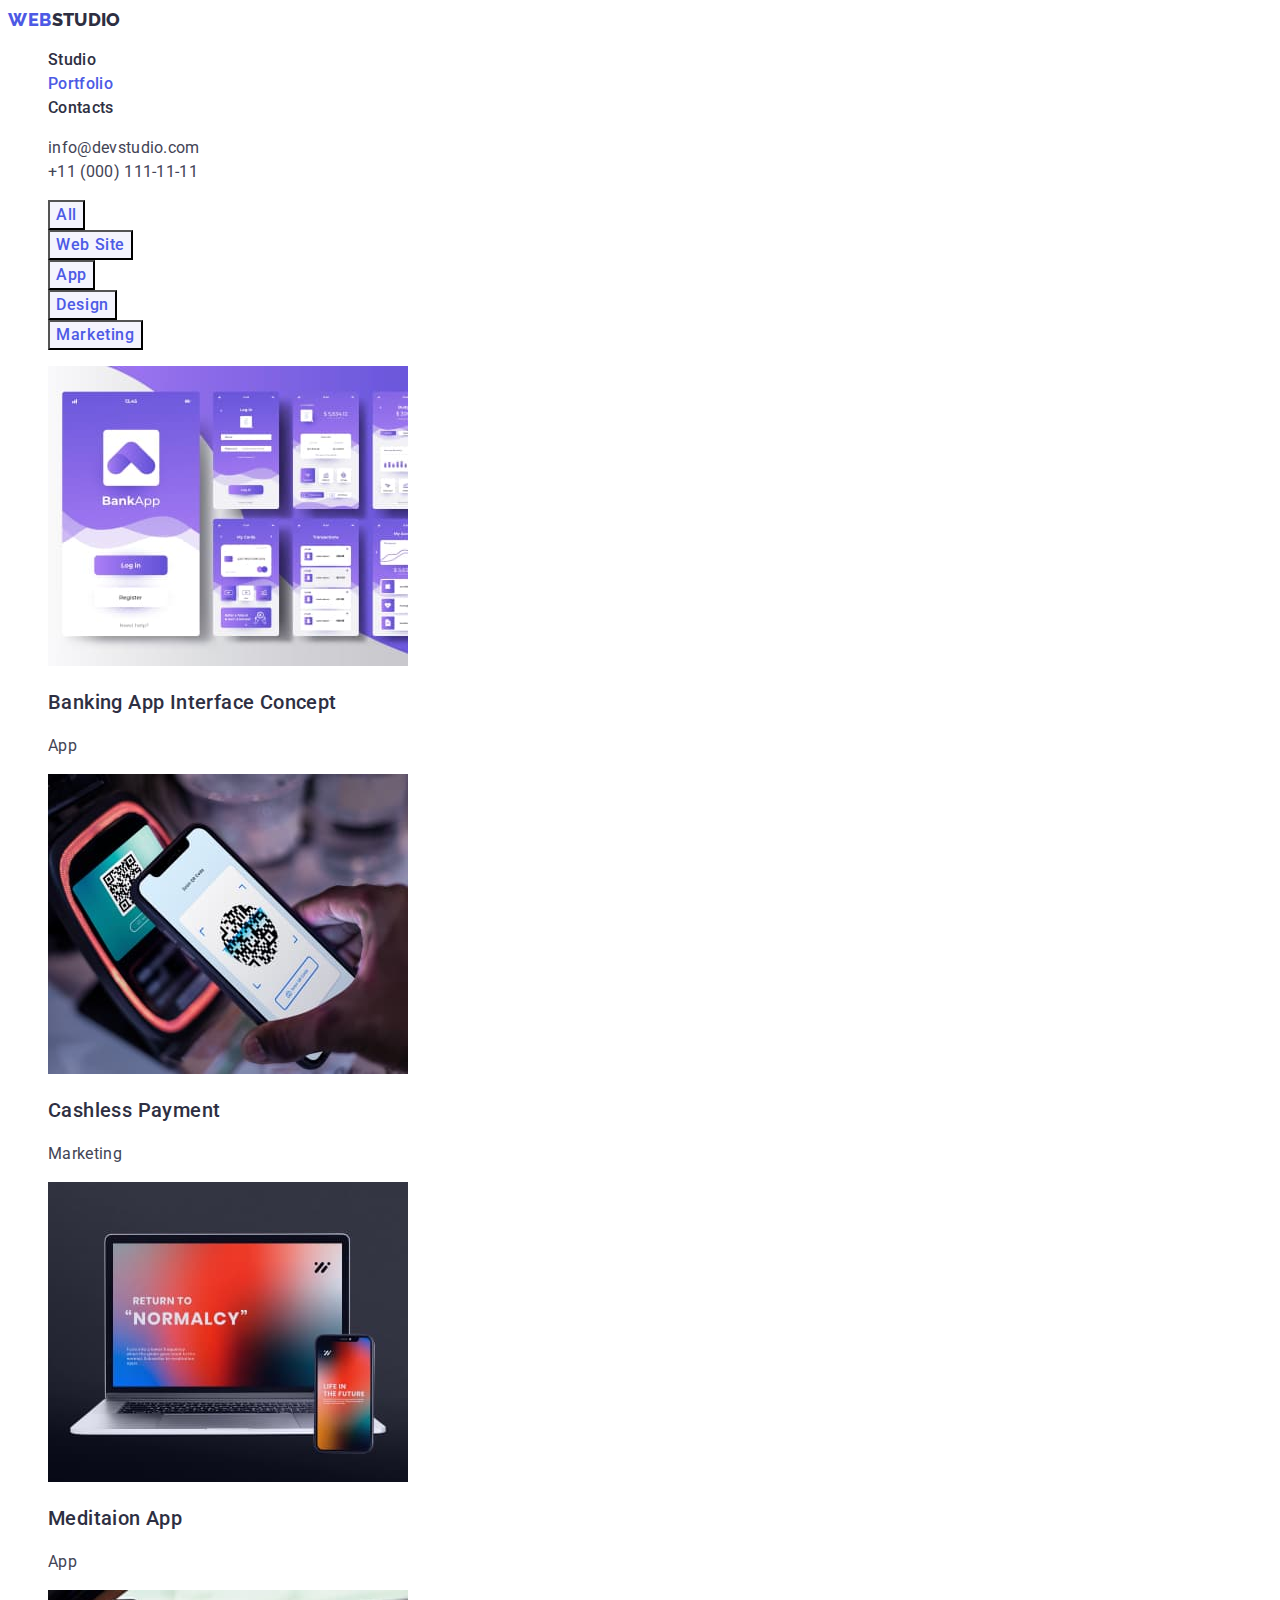
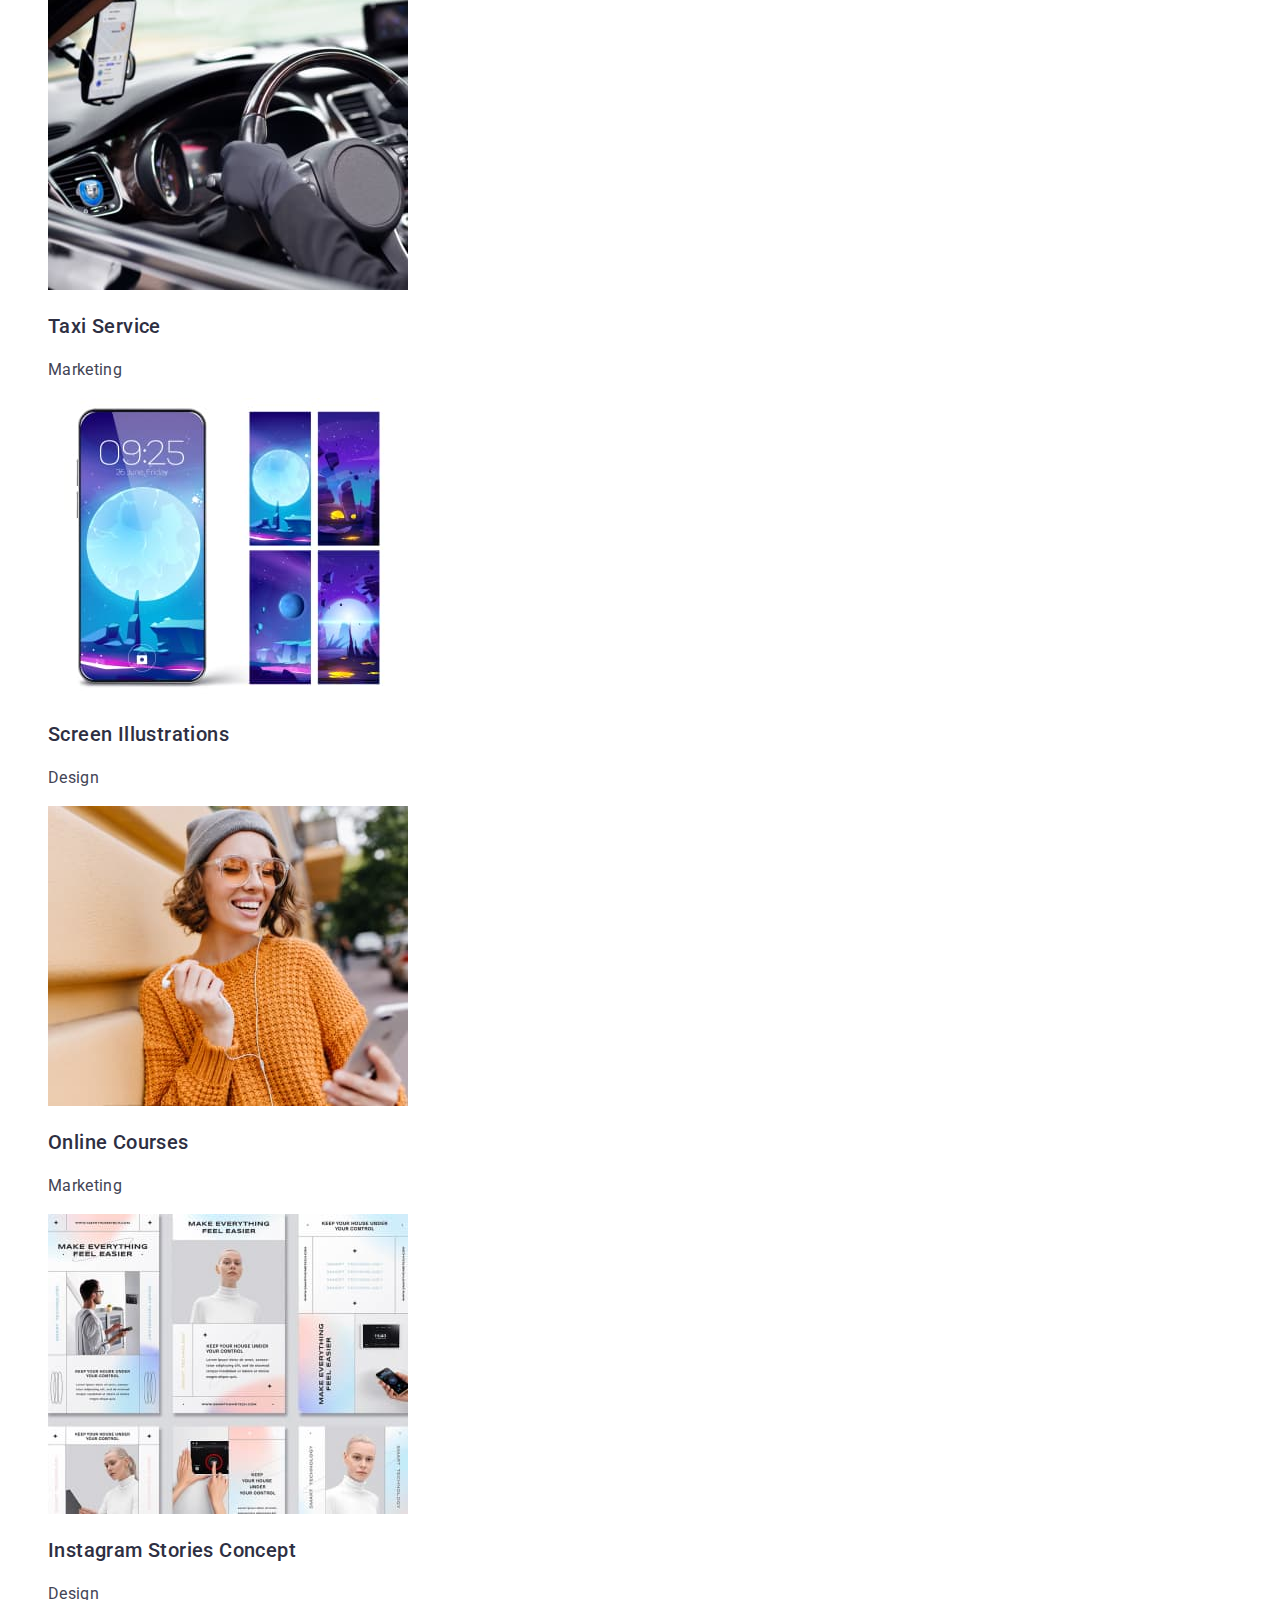
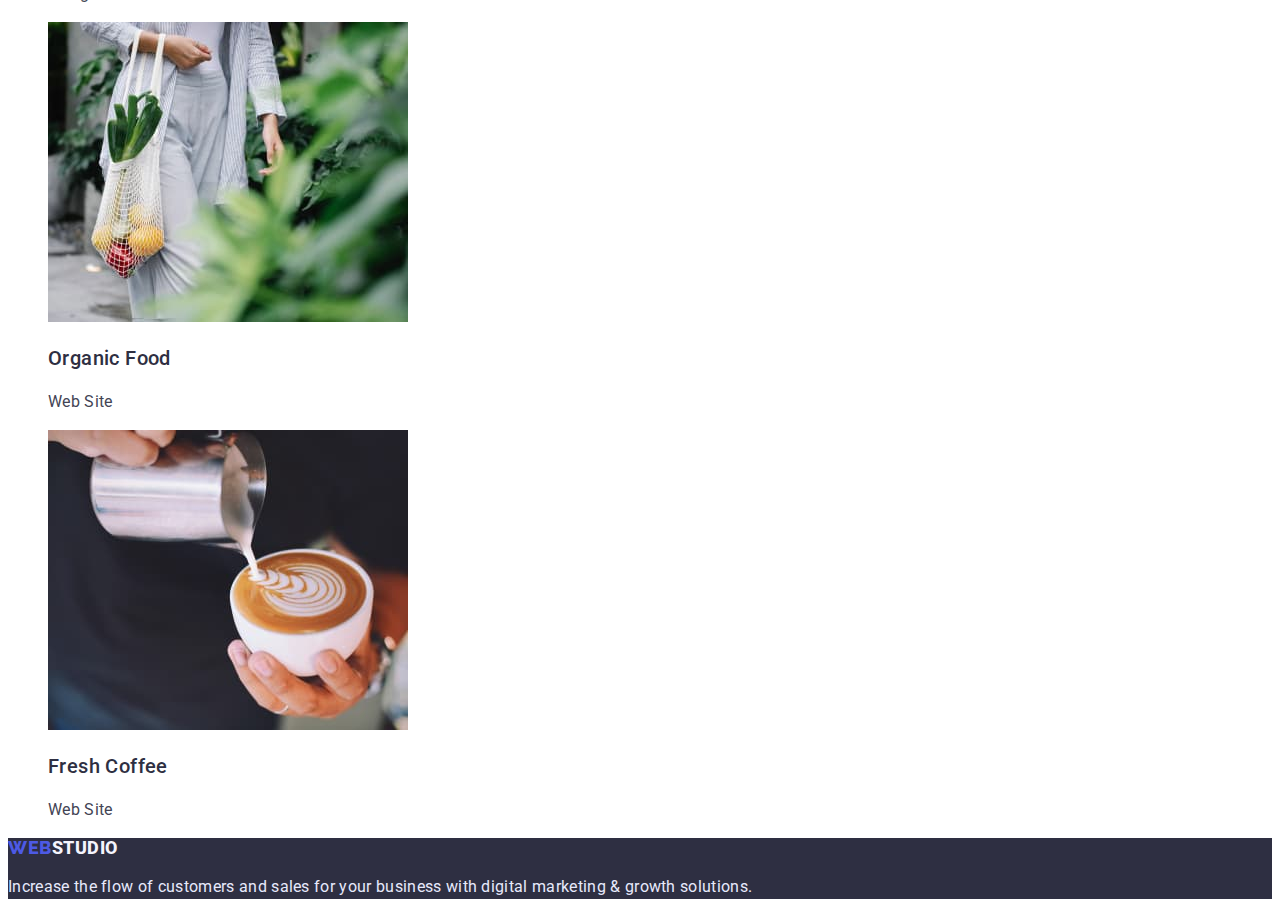
==== portfolio.html @ b19aeb8d "Initial commit" ====
<!DOCTYPE html>
<html lang="en">
<head>
    <meta charset="UTF-8">
    <meta http-equiv="X-UA-Compatible" content="IE=edge">
    <meta name="viewport" content="width=device-width, initial-scale=1.0">
    <title>Portfolio</title>
    <link rel="preconnect" href="https://fonts.googleapis.com">
    <link rel="preconnect" href="https://fonts.gstatic.com" crossorigin>
    <link href="https://fonts.googleapis.com/css2?family=Raleway:wght@800&family=Roboto:wght@400;500;700;900&display=swap"
        rel="stylesheet">
    <link rel="stylesheet" href="./css/styles.css">
</head>
<body>
    <header class="header">
        <nav class="header-navi">
            <a class="navi-logo link" href="./index.html"><span class="navi-logo-2">Web</span>Studio</a>
            <ul class="header-list list">
                <li class="header-item">
                    <a class="header-link link" href="./index.html">Studio</a>
                </li>
                <li class="header-item">
                    <a class="header-link link current" href="./portfolio.html">Portfolio</a>
                </li>
                <li class="header-item">
                    <a class="header-link link" href="">Contacts</a>
                </li>
            </ul>
        </nav>
        
        <address class="adress">
            <ul class="header-list-adress list">
                <li class="header-item-adress">
                    <a class="contact-adress-link link" href="mailto:info@devstudio.com">info@devstudio.com</a>
                </li>
                <li class="header-item-adress">
                    <a class="contact-adress-link link" href="tel:+110001111111">+11 (000) 111-11-11</a>
                </li>
            </ul>
        </address>
    </header>
    <main>
        <section class="main-section">
            <h1 class="visually-hidden">website list</h1>
            <ul class="main-section-list list">
                <li class="main-list-item">
                    <button class="item-button" type="button">All</button>
                </li>
                <li class="main-list-item">
                    <button class="item-button" type="button">Web Site</button>
                </li>
                <li class="main-list-item">
                    <button class="item-button" type="button">App</button>
                </li>
                <li class="main-list-item">
                    <button class="item-button" type="button">Design</button>
                </li>
                <li class="main-list-item">
                    <button class="item-button" type="button">Marketing</button>
                </li>
            </ul>
            <h2 class="visually-hidden card-list">card list</h2>
            <ul class="card-list list">
                <li >
                    <a class="card-list-item link" href="/images/Banking-App.jpg">
                        <img class="card-list-img" src="./images/Banking-App.jpg" alt="Banking-App" width="360">
                        <h3 class="card-list-title">Banking App Interface Concept</h3>
                        <p class="after-title">App</p>
                    </a>
                </li>
                <li>
                    <a class= "card-list-item link" href="./images/Cashless-Payment.jpg">
                        <img class="card-list-img" src="./images/Cashless-Payment.jpg" alt="Cashless-Payment" width="360">
                        <h3 class="card-list-title">Cashless Payment</h3>
                        <p class="after-title">Marketing</p>
                    </a>
                </li>
                <li>
                    <a class="card-list-item link" href="./images/Meditaion-App.jpg">
                        <img class="card-list-img" src="./images/Meditaion-App.jpg" alt="Meditaion-App" width="360">
                        <h3 class="card-list-title">Meditaion App</h3>
                        <p class="after-title">App</p>
                    </a>
                </li>
                <li>
                    <a class="card-list-item link" href="./images/Taxi-Service.jpg">
                        <img class="card-list-img" src="./images/Taxi-Service.jpg" alt="Taxi" width="360">
                        <h3 class="card-list-title">Taxi Service</h3>
                        <p class="after-title">Marketing</p>
                    </a>
                </li>
                <li>
                    <a class="card-list-item link" href="./images/Screen-Illustrations.jpg">
                        <img class="card-list-img" src="./images/Screen-Illustrations.jpg" alt="Screen-Illustrations" width="360">
                        <h3 class="card-list-title">Screen Illustrations</h3>
                        <p class="after-title">Design</p>
                    </a>
                </li>
                <li>
                    <a class="card-list-item link" href="./images/Online-Courses.jpg">
                        <img class="card-list-img" src="./images/Online-Courses.jpg" alt="Courses" width="360">
                        <h3 class="card-list-title">Online Courses</h3>
                        <p class="after-title">Marketing</p>
                    </a>
                </li>
                <li>
                    <a class="card-list-item link" href="./images/Instagram-Stories.jpg">
                        <img class="card-list-img" src="./images/Instagram-Stories.jpg" alt="Stories" width="360">
                        <h3 class="card-list-title">Instagram Stories Concept</h3>
                        <p class="after-title">Design</p>
                    </a>
                </li>
                <li>
                    <a class="card-list-item link" href="./images/Organic-Food.jpg">
                        <img class="card-list-img" src="./images/Organic-Food.jpg" alt="Food" width="360">
                        <h3 class="card-list-title">Organic Food</h3>
                        <p class="after-title">Web Site</p>
                    </a>
                </li>
                <li>
                    <a class="card-list-item link" href="./images/Fresh-Coffee.jpg">
                        <img class="card-list-img" src="./images/Fresh-Coffee.jpg" alt="Coffee" width="360">
                        <h3 class="card-list-title">Fresh Coffee</h3>
                        <p class="after-title">Web Site</p>
                    </a>
                </li>


            </ul>
        </section>
    </main>
    <footer class="footer">
                    <a class="navi-logo-footer link" href="./index.html"><span class="navi-logo-2">Web</span>Studio</a>
        <p class="footer-text">Increase the flow of customers and sales for your business with digital marketing & growth solutions.</p>
    </footer>
</body>
</html>
---- css/styles.css ----
:root{
--main-text-color: #2E2F42;
--second-text-color:#434455;
--main-bg-color:#FFFFFF;
--second-bg-color: #F4F4FD;
--btn-bg-color:#F4F4FD;
--btn-bg-color-active:#404BBF;
--btn-text-color:#4D5AE5;
--btn-text-color-active: #FFFFFF;
}

body {
        font-family: 'Roboto', sans-serif;
        letter-spacing: 0.02em;
        font-size: 16px;
       background-color: #FFFFFF;
        color: #2E2F42;
}

.visually-hidden {
        position: absolute;
        white-space: nowrap;
        width: 1px;
        height: 1px;
        overflow: hidden;
        border: 0;
        padding: 0;
        clip: rect(0 0 0 0);
        clip-path: inset(50%);
        margin: -1px;
}
.list {
        list-style: none;
}
.link {
        text-decoration: none;
}
/* ---------------------HEADER-------------------- */
.header {}

.header-navi {}

.navi-logo {
font-family: 'Raleway';
        font-style: normal;
        font-weight: 800;
        font-size: 18px;
        line-height: 1.33;
        text-transform: uppercase;
        color: var(--main-text-color);
                
}

.navi-logo-2 {
font-family: 'Raleway';
        font-weight: 800;
        font-size: 18px;
        line-height: 1.33px;
        letter-spacing: 0.03em;
        text-transform: uppercase;
        color: var(--btn-text-color);
}

.header-list {}

.header-item {}

.header-link {
        font-weight: 500;
        font-size: 16px;
        line-height: 1.5;
        color: var(--main-text-color);
        letter-spacing: 0.02em;
}
.header-link:is(:hover,:focus) {
color: var(--btn-bg-color-active);
}
.current {
        color: var(--btn-text-color);
}

.adress {
        
}

.header-list-adress {
}

.header-item-adress {

}

.contact-adress-link {
       
        font-style: normal;
         font-weight: 400;
        font-size: 16px;
        line-height: 1.5;    
        letter-spacing: 0.02em;
        color: var(--second-text-color);
}
.contact-adress-link:hover, 
.contact-adress-link:focus {
color: var(--btn-bg-color-active);

}
/* -------------------------website list-------------------- */

.main-section {}


.main-section-list {

}

.main-list-item {
      
}
.item-button:hover,
.item-button:focus {
        background-color: var(--btn-bg-color-active);
        color: var(--btn-text-color-active);
}
.item-button {
        font-family: inherit;
        font-style: normal;
        font-weight: 500;
        font-size: 16px;
        line-height: 1.5;
        letter-spacing: 0.04em;
        color: var(--btn-text-color);
        background-color: var(--second-bg-color);
        cursor: pointer;
}
/* ------------------------------CARD LIST--------------------------- */


.card-list {}


.card-list-item {}


.card-list-img {}

.card-list-title {
        
        font-weight: 500;
        font-size: 20px;
        line-height: 1.2;
        letter-spacing: 0.02em;
        color: var(--main-text-color)
}

.after-title {
        line-height: 1.5;
        color: var(--second-text-color);
}
/* -------------------------------------------------------------STUDIO---------------------------------------------- */
/* ------------------------Hero-------------------------- */
.hero {
        background-color: var(--main-text-color);
}

.hero-title {

        font-weight: 700;
        font-size: 56px;
        line-height: 1.07;
        letter-spacing: 0.02em;
        text-align: center;
        color: #FFFFFF;
}

.hero-button {
        font-weight: 500;
        font-size: 16px;
        line-height: 1.5;
        letter-spacing: 0.04em;
        background-color: var(--btn-text-color);
        color: var(--btn-text-color-active);
        cursor: pointer;
        font-family: inherit;
}
.hero-button:hover,
.hero-button:focus {
        background-color: var(--btn-bg-color-active);
}

/* ------------------------------SECTION 2 -------------------------- */


.about {}

.features {}


.features-list {}


.features-list-item {}

.about-title {
        font-weight: 500;
        font-size: 20px;
        line-height: 1.2;
        letter-spacing: 0.02em;
        color: var(--main-text-color);
}

.after-about-title {
        line-height: 1.5;
        color: var(--second-text-color);
}





/* --------------------------------SECTION 3------------------------ */


.development {}

.development-title {
        font-weight: 700;
        font-size: 36px;
        line-height: 1.11;
        letter-spacing: 0.02em;
        color: var(--main-text-color);
}

.development-list {}


.development-list-item {}

.development-img {}

/* --------------------------------SECTION 4------------------------------- */

.team {
        background-color: var(--second-bg-color);
}

.team-title {
        font-weight: 700;
        font-size: 36px;
        line-height: 1.11;
        text-align: center;
        letter-spacing: 0.02em;
        color: var(--main-text-color);

}

.team-title-list {}


.team-item {}

.team-img {}

.team-title-item {
        font-weight: 500;
        font-size: 20px;
        line-height: 1.2;
        letter-spacing: 0.02em;
        color: var(--main-text-color);
}

.after-team-title {
        line-height: 1.5;
        color: var(--second-text-color);
}


/* --------------------Footer----------------------- */

.footer {
        background-color: #2E2F42;
}

.navi-logo-footer {
        font-weight: 800;
        font-size: 18px;
        line-height: 1.16;
        letter-spacing: 0.03em;
        text-transform: uppercase;
        color: var(--second-bg-color);
}

.footer-text {
font-size: 16px;
line-height: 1.5;
letter-spacing: 0.02em;
color: #E7E9FC;
}
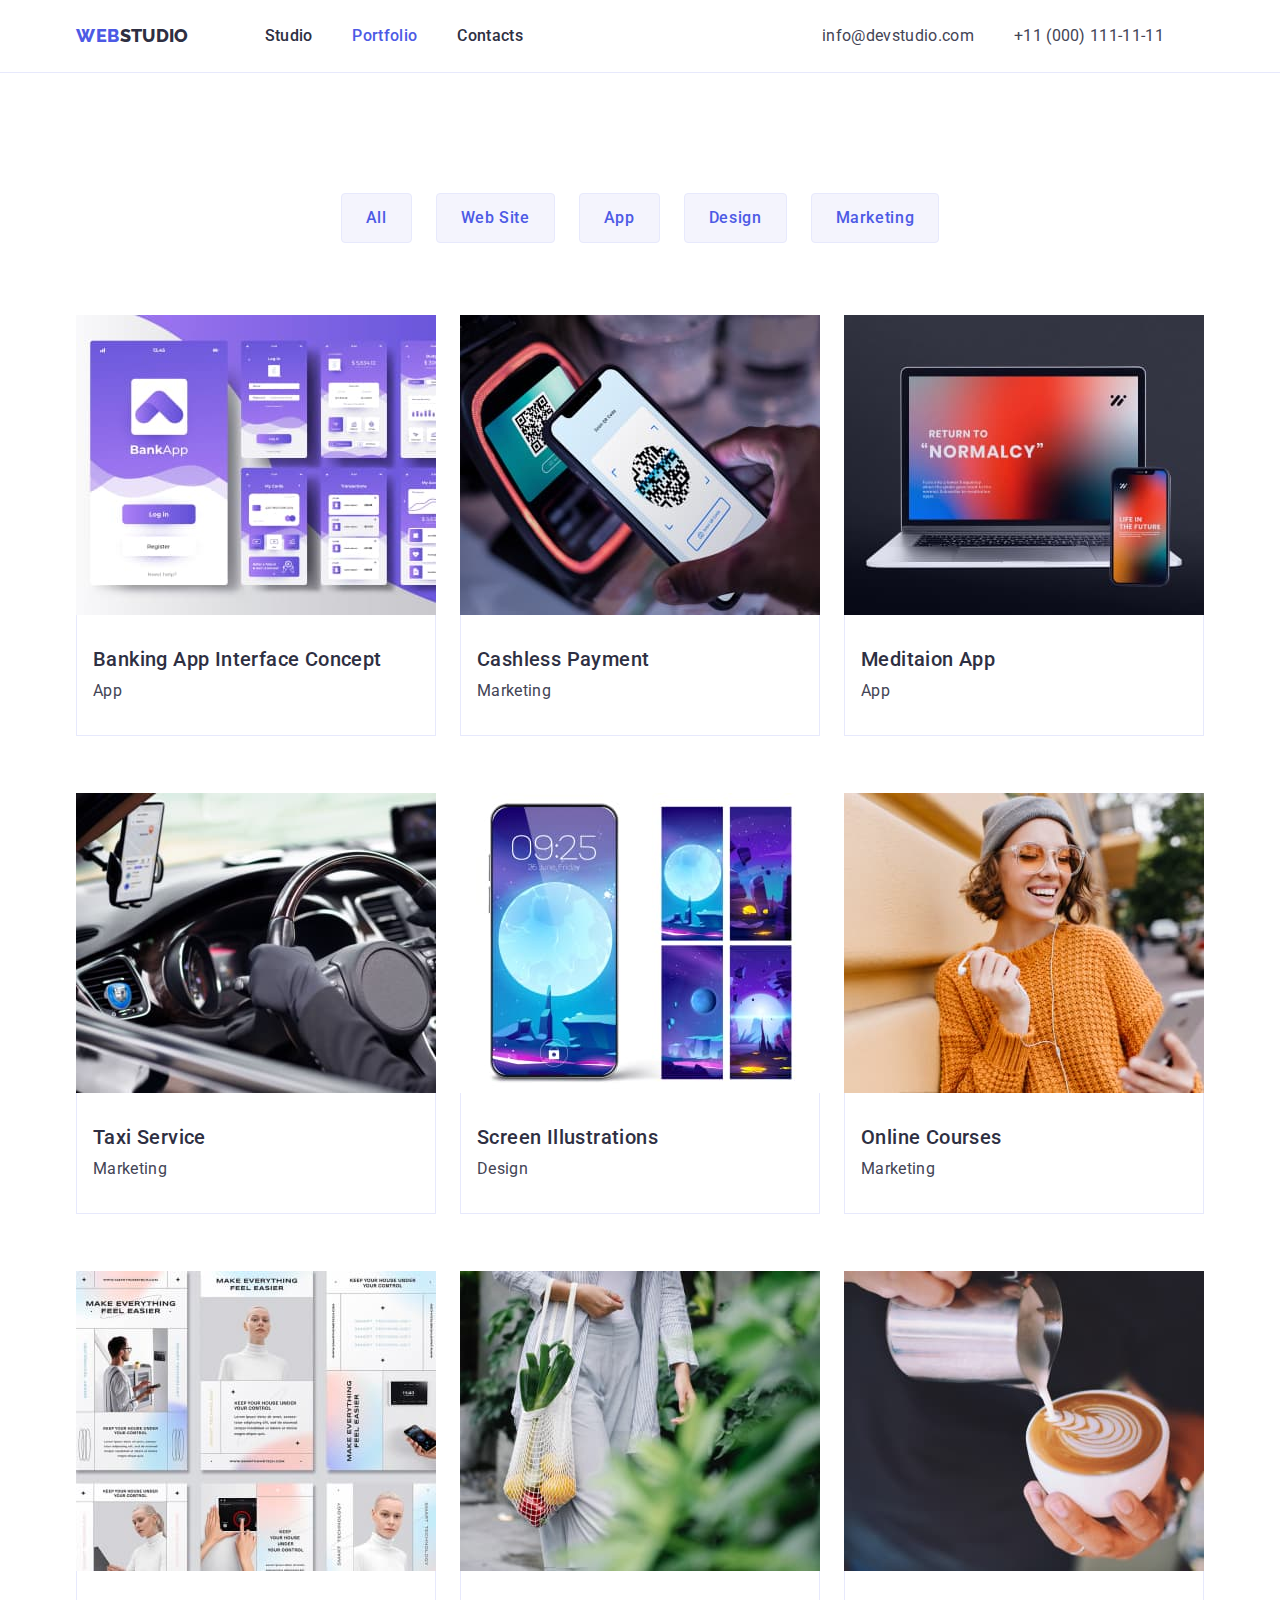
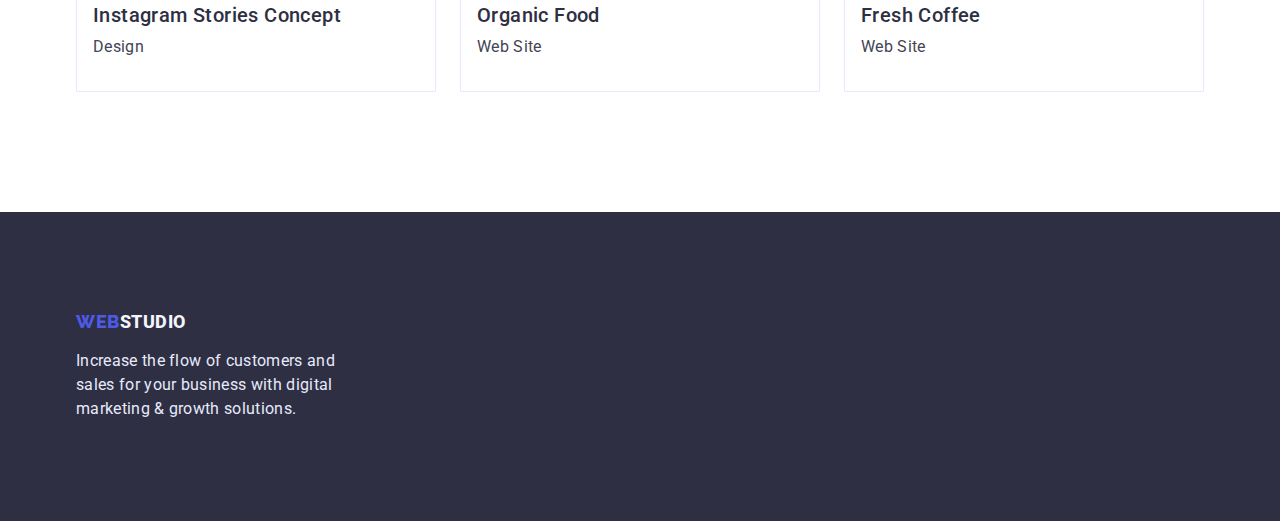
==== commit e01df154: "finished hw3" ====
--- a/portfolio.html
+++ b/portfolio.html
@@ -9,129 +9,157 @@
     <link rel="preconnect" href="https://fonts.gstatic.com" crossorigin>
     <link href="https://fonts.googleapis.com/css2?family=Raleway:wght@800&family=Roboto:wght@400;500;700;900&display=swap"
         rel="stylesheet">
+        <link rel="stylesheet" href="https://cdn.jsdelivr.net/npm/modern-normalize@1.1.0/modern-normalize.min.css">
     <link rel="stylesheet" href="./css/styles.css">
 </head>
 <body>
     <header class="header">
-        <nav class="header-navi">
-            <a class="navi-logo link" href="./index.html"><span class="navi-logo-2">Web</span>Studio</a>
-            <ul class="header-list list">
-                <li class="header-item">
-                    <a class="header-link link" href="./index.html">Studio</a>
-                </li>
-                <li class="header-item">
-                    <a class="header-link link current" href="./portfolio.html">Portfolio</a>
-                </li>
-                <li class="header-item">
-                    <a class="header-link link" href="">Contacts</a>
-                </li>
-            </ul>
-        </nav>
-        
-        <address class="adress">
-            <ul class="header-list-adress list">
-                <li class="header-item-adress">
-                    <a class="contact-adress-link link" href="mailto:info@devstudio.com">info@devstudio.com</a>
-                </li>
-                <li class="header-item-adress">
-                    <a class="contact-adress-link link" href="tel:+110001111111">+11 (000) 111-11-11</a>
-                </li>
-            </ul>
-        </address>
+        <div class="container page-header-container">
+            <nav class="header-navi">
+                <a class="navi-logo link" href="./index.html"><span class="navi-logo-2">Web</span>Studio</a>
+                <ul class="header-list list">
+                    <li class="header-item">
+                        <a class="header-link link" href="./index.html">Studio</a>
+                    </li>
+                    <li class="header-item">
+                        <a class="header-link link current" href="./portfolio.html">Portfolio</a>
+                    </li>
+                    <li class="header-item">
+                        <a class="header-link link" href="">Contacts</a>
+                    </li>
+                </ul>
+            </nav>
+            
+            <address class="adress">
+                <ul class="header-list-adress list">
+                    <li class="header-item-adress">
+                        <a class="contact-adress-link link" href="mailto:info@devstudio.com">info@devstudio.com</a>
+                    </li>
+                    <li class="header-item-adress">
+                        <a class="contact-adress-link link" href="tel:+110001111111">+11 (000) 111-11-11</a>
+                    </li>
+                </ul>
+            </address>
+        </div>
+       
     </header>
     <main>
-        <section class="main-section">
-            <h1 class="visually-hidden">website list</h1>
-            <ul class="main-section-list list">
-                <li class="main-list-item">
-                    <button class="item-button" type="button">All</button>
-                </li>
-                <li class="main-list-item">
-                    <button class="item-button" type="button">Web Site</button>
-                </li>
-                <li class="main-list-item">
-                    <button class="item-button" type="button">App</button>
-                </li>
-                <li class="main-list-item">
-                    <button class="item-button" type="button">Design</button>
-                </li>
-                <li class="main-list-item">
-                    <button class="item-button" type="button">Marketing</button>
-                </li>
-            </ul>
-            <h2 class="visually-hidden card-list">card list</h2>
-            <ul class="card-list list">
-                <li >
-                    <a class="card-list-item link" href="/images/Banking-App.jpg">
-                        <img class="card-list-img" src="./images/Banking-App.jpg" alt="Banking-App" width="360">
-                        <h3 class="card-list-title">Banking App Interface Concept</h3>
-                        <p class="after-title">App</p>
-                    </a>
-                </li>
-                <li>
-                    <a class= "card-list-item link" href="./images/Cashless-Payment.jpg">
-                        <img class="card-list-img" src="./images/Cashless-Payment.jpg" alt="Cashless-Payment" width="360">
-                        <h3 class="card-list-title">Cashless Payment</h3>
-                        <p class="after-title">Marketing</p>
-                    </a>
-                </li>
-                <li>
-                    <a class="card-list-item link" href="./images/Meditaion-App.jpg">
-                        <img class="card-list-img" src="./images/Meditaion-App.jpg" alt="Meditaion-App" width="360">
-                        <h3 class="card-list-title">Meditaion App</h3>
-                        <p class="after-title">App</p>
-                    </a>
-                </li>
-                <li>
-                    <a class="card-list-item link" href="./images/Taxi-Service.jpg">
-                        <img class="card-list-img" src="./images/Taxi-Service.jpg" alt="Taxi" width="360">
-                        <h3 class="card-list-title">Taxi Service</h3>
-                        <p class="after-title">Marketing</p>
-                    </a>
-                </li>
-                <li>
-                    <a class="card-list-item link" href="./images/Screen-Illustrations.jpg">
-                        <img class="card-list-img" src="./images/Screen-Illustrations.jpg" alt="Screen-Illustrations" width="360">
-                        <h3 class="card-list-title">Screen Illustrations</h3>
-                        <p class="after-title">Design</p>
-                    </a>
-                </li>
-                <li>
-                    <a class="card-list-item link" href="./images/Online-Courses.jpg">
-                        <img class="card-list-img" src="./images/Online-Courses.jpg" alt="Courses" width="360">
-                        <h3 class="card-list-title">Online Courses</h3>
-                        <p class="after-title">Marketing</p>
-                    </a>
-                </li>
-                <li>
-                    <a class="card-list-item link" href="./images/Instagram-Stories.jpg">
-                        <img class="card-list-img" src="./images/Instagram-Stories.jpg" alt="Stories" width="360">
-                        <h3 class="card-list-title">Instagram Stories Concept</h3>
-                        <p class="after-title">Design</p>
-                    </a>
-                </li>
-                <li>
-                    <a class="card-list-item link" href="./images/Organic-Food.jpg">
-                        <img class="card-list-img" src="./images/Organic-Food.jpg" alt="Food" width="360">
-                        <h3 class="card-list-title">Organic Food</h3>
-                        <p class="after-title">Web Site</p>
-                    </a>
-                </li>
-                <li>
-                    <a class="card-list-item link" href="./images/Fresh-Coffee.jpg">
-                        <img class="card-list-img" src="./images/Fresh-Coffee.jpg" alt="Coffee" width="360">
-                        <h3 class="card-list-title">Fresh Coffee</h3>
-                        <p class="after-title">Web Site</p>
-                    </a>
-                </li>
-
-
-            </ul>
+        <section class="main-section section">
+            <div class="container">
+                <h1 class="visually-hidden">website list</h1>
+                <ul class="main-section-list list">
+                    <li class="main-list-item">
+                        <button class="item-button" type="button">All</button>
+                    </li>
+                    <li class="main-list-item">
+                        <button class="item-button" type="button">Web Site</button>
+                    </li>
+                    <li class="main-list-item">
+                        <button class="item-button" type="button">App</button>
+                    </li>
+                    <li class="main-list-item">
+                        <button class="item-button" type="button">Design</button>
+                    </li>
+                    <li class="main-list-item">
+                        <button class="item-button" type="button">Marketing</button>
+                    </li>
+                </ul>
+                <h2 class="visually-hidden card-list">card list</h2>
+                <ul class="card-list list">
+                    <li class="list-item">
+                        <a class="card-list-item link" href="/images/Banking-App.jpg">
+                            <img class="card-list-img" src="./images/Banking-App.jpg" alt="Banking-App" width="360">
+                            <div class="card-list-wrapper">
+                                <h3 class="card-list-title">Banking App Interface Concept</h3>
+                                <p class="after-title">App</p>
+                            </div>
+                        </a>
+                    </li>
+                    <li class="list-item">
+                        <a class="card-list-item link" href="./images/Cashless-Payment.jpg">
+                            <img class="card-list-img" src="./images/Cashless-Payment.jpg" alt="Cashless-Payment" width="360">
+                            <div class="card-list-wrapper">
+                                <h3 class="card-list-title">Cashless Payment</h3>
+                                <p class="after-title">Marketing</p>
+                            </div>
+                        </a>
+                    </li>
+                    <li class="list-item">
+                        <a class="card-list-item link" href="./images/Meditaion-App.jpg">
+                            <img class="card-list-img" src="./images/Meditaion-App.jpg" alt="Meditaion-App" width="360">
+                            <div class="card-list-wrapper">
+                                <h3 class="card-list-title">Meditaion App</h3>
+                                <p class="after-title">App</p>
+                            </div>
+                        </a>
+                    </li>
+                    <li class="list-item">
+                        <a class="card-list-item link" href="./images/Taxi-Service.jpg">
+                            <img class="card-list-img" src="./images/Taxi-Service.jpg" alt="Taxi" width="360">
+                            <div class="card-list-wrapper">
+                                <h3 class="card-list-title">Taxi Service</h3>
+                                <p class="after-title">Marketing</p>
+                            </div>
+                        </a>
+                    </li>
+                    <li class="list-item">
+                        <a class="card-list-item link" href="./images/Screen-Illustrations.jpg">
+                            <img class="card-list-img" src="./images/Screen-Illustrations.jpg" alt="Screen-Illustrations" width="360">
+                            <div class="card-list-wrapper">
+                                <h3 class="card-list-title">Screen Illustrations</h3>
+                                <p class="after-title">Design</p>
+                            </div>
+                        </a>
+                    </li>
+                    <li class="list-item">
+                        <a class="card-list-item link" href="./images/Online-Courses.jpg">
+                            <img class="card-list-img" src="./images/Online-Courses.jpg" alt="Courses" width="360">
+                            <div class="card-list-wrapper">
+                                <h3 class="card-list-title">Online Courses</h3>
+                                <p class="after-title">Marketing</p>
+                            </div>
+                        </a>
+                    </li>
+                    <li class="list-item">
+                        <a class="card-list-item link" href="./images/Instagram-Stories.jpg">
+                            <img class="card-list-img" src="./images/Instagram-Stories.jpg" alt="Stories" width="360">
+                            <div class="card-list-wrapper">
+                                <h3 class="card-list-title">Instagram Stories Concept</h3>
+                                <p class="after-title">Design</p>
+                            </div>
+                        </a>
+                    </li>
+                    <li class="list-item">
+                        <a class="card-list-item link" href="./images/Organic-Food.jpg">
+                            <img class="card-list-img" src="./images/Organic-Food.jpg" alt="Food" width="360">
+                            <div class="card-list-wrapper">
+                                <h3 class="card-list-title">Organic Food</h3>
+                                <p class="after-title">Web Site</p>
+                            </div>
+                        </a>
+                    </li>
+                    <li class="list-item">
+                        <a class="card-list-item link" href="./images/Fresh-Coffee.jpg">
+                            <img class="card-list-img" src="./images/Fresh-Coffee.jpg" alt="Coffee" width="360">
+                            <div class="card-list-wrapper">
+                                <h3 class="card-list-title">Fresh Coffee</h3>
+                                <p class="after-title">Web Site</p>
+                            </div>
+                        </a>
+                    </li>
+                
+                
+                </ul>
+            </div>
+           
         </section>
     </main>
     <footer class="footer">
-                    <a class="navi-logo-footer link" href="./index.html"><span class="navi-logo-2">Web</span>Studio</a>
-        <p class="footer-text">Increase the flow of customers and sales for your business with digital marketing & growth solutions.</p>
-    </footer>
+        <div class="container">
+            <a class="navi-logo-footer link" href="./index.html"><span class="navi-logo-2">Web</span>Studio</a>
+            <p class="footer-text">Increase the flow of customers and <br>sales for your business with digital<br> marketing &
+                growth solutions.</p>
+        </div>
+     </footer>
 </body>
 </html>--- a/css/styles.css
+++ b/css/styles.css
@@ -7,6 +7,32 @@
 --btn-bg-color-active:#404BBF;
 --btn-text-color:#4D5AE5;
 --btn-text-color-active: #FFFFFF;
+}
+.container {
+        width: 1158px;
+        margin-left: auto;
+        margin-right: auto;
+        padding-left: 15px;
+        padding-right: 15px;
+
+}
+h1,
+h2,
+h3,
+p {
+        margin-top: 0;
+        margin-bottom: 0;
+}
+ul {
+        margin-top: 0;
+        margin-bottom: 0;
+        padding-left: 0;
+}
+img {
+        display: block;
+}
+.section {
+        padding: 120px 0px;
 }
 
 body {
@@ -35,10 +61,15 @@
 .link {
         text-decoration: none;
 }
+
 /* ---------------------HEADER-------------------- */
-.header {}
-
-.header-navi {}
+.header {
+        padding-top: 24px;
+        padding-bottom: 24px;
+        border-bottom: 1px solid #E7E9FC;
+
+}
+
 
 .navi-logo {
 font-family: 'Raleway';
@@ -48,6 +79,7 @@
         line-height: 1.33;
         text-transform: uppercase;
         color: var(--main-text-color);
+        margin-right: 76px;
                 
 }
 
@@ -60,10 +92,26 @@
         text-transform: uppercase;
         color: var(--btn-text-color);
 }
-
-.header-list {}
-
-.header-item {}
+.page-header-container {
+display: flex;
+align-items: center;
+justify-content: space-between;
+}
+.header-navi {
+        display: flex;
+        align-items: center;
+
+}
+
+.header-list {
+        display: flex;
+       
+}
+
+.header-item:not(:last-child) {
+        margin-right: 40px;
+}
+
 
 .header-link {
         font-weight: 500;
@@ -71,6 +119,7 @@
         line-height: 1.5;
         color: var(--main-text-color);
         letter-spacing: 0.02em;
+        
 }
 .header-link:is(:hover,:focus) {
 color: var(--btn-bg-color-active);
@@ -84,9 +133,11 @@
 }
 
 .header-list-adress {
+        display: flex;
 }
 
 .header-item-adress {
+
 
 }
 
@@ -98,6 +149,9 @@
         line-height: 1.5;    
         letter-spacing: 0.02em;
         color: var(--second-text-color);
+        margin-left: auto;
+        margin-right: 40px;
+        
 }
 .contact-adress-link:hover, 
 .contact-adress-link:focus {
@@ -106,15 +160,22 @@
 }
 /* -------------------------website list-------------------- */
 
-.main-section {}
+.main-section {
+
+}
 
 
 .main-section-list {
-
-}
-
-.main-list-item {
-      
+        display: flex;
+        justify-content: center;
+        padding-bottom:72px ;
+
+
+}
+
+.main-list-item:not(:last-child) {
+        margin-right: 24px; 
+        
 }
 .item-button:hover,
 .item-button:focus {
@@ -122,6 +183,12 @@
         color: var(--btn-text-color-active);
 }
 .item-button {
+        padding-top: 12px;
+        padding-bottom: 12px;
+        padding-left: 24px;
+        padding-right: 24px;
+        border-radius: 4px;
+        border: 1px solid #E7E9FC;
         font-family: inherit;
         font-style: normal;
         font-weight: 500;
@@ -135,11 +202,26 @@
 /* ------------------------------CARD LIST--------------------------- */
 
 
-.card-list {}
-
+.card-list {
+        display: flex;
+        flex-wrap: wrap;
+        row-gap: 57px;
+        column-gap: 24px;
+}
+
+.list-item {
+        flex-basis: calc((100% - 48px) / 3);
+}
 
 .card-list-item {}
 
+.card-list-wrapper {
+        border: 1px solid #E7E9FC;
+        border-top: none;
+        padding-left: 16px;
+        padding-top:32px ;
+        padding-bottom:32px ;
+}
 
 .card-list-img {}
 
@@ -149,7 +231,8 @@
         font-size: 20px;
         line-height: 1.2;
         letter-spacing: 0.02em;
-        color: var(--main-text-color)
+        color: var(--main-text-color);
+        margin-bottom:8px;
 }
 
 .after-title {
@@ -158,29 +241,53 @@
 }
 /* -------------------------------------------------------------STUDIO---------------------------------------------- */
 /* ------------------------Hero-------------------------- */
+
 .hero {
         background-color: var(--main-text-color);
-}
+        padding-top: 188px;
+        padding-bottom: 188px;
+}
+
+.hero-title-position{
+width: 496px;
+margin-left: auto;
+margin-right: auto;
+}
+
+
 
 .hero-title {
-
         font-weight: 700;
         font-size: 56px;
         line-height: 1.07;
         letter-spacing: 0.02em;
         text-align: center;
-        color: #FFFFFF;
+        color: var(--btn-text-color-active);
+        margin-bottom: 48px;
+        
+        
 }
 
 .hero-button {
+        padding-top: 16px;
+        padding-bottom: 16px;
+        padding-left: 32px;
+        padding-right: 32px;
+        border-radius: 4px;
+        border: #404BBF;
         font-weight: 500;
         font-size: 16px;
         line-height: 1.5;
         letter-spacing: 0.04em;
         background-color: var(--btn-text-color);
         color: var(--btn-text-color-active);
+        box-shadow: 0px 4px 4px rgba(0, 0, 0, 0.15);
         cursor: pointer;
         font-family: inherit;
+        margin: 0 auto;
+        display: block;
+        
+        
 }
 .hero-button:hover,
 .hero-button:focus {
@@ -190,15 +297,27 @@
 /* ------------------------------SECTION 2 -------------------------- */
 
 
-.about {}
+.about {padding-top: 130px;
+}
 
 .features {}
 
 
-.features-list {}
-
-
-.features-list-item {}
+.features-list {
+        display: flex;
+        justify-content: space-between;
+      
+}
+
+
+.features-list-item:not(:last-child) {
+        margin-right: 24px;
+     
+}
+.features-list-item{
+        width: 264px;
+        height: 104px;
+}
 
 .about-title {
         font-weight: 500;
@@ -206,11 +325,15 @@
         line-height: 1.2;
         letter-spacing: 0.02em;
         color: var(--main-text-color);
+
 }
 
 .after-about-title {
         line-height: 1.5;
         color: var(--second-text-color);
+        margin-top: 8px;
+
+
 }
 
 
@@ -220,7 +343,10 @@
 /* --------------------------------SECTION 3------------------------ */
 
 
-.development {}
+.development {
+        padding-top: 110px;
+
+}
 
 .development-title {
         font-weight: 700;
@@ -228,9 +354,14 @@
         line-height: 1.11;
         letter-spacing: 0.02em;
         color: var(--main-text-color);
-}
-
-.development-list {}
+        margin-bottom: 72px;
+        text-align: center;
+}
+
+.development-list {
+        display: flex;
+        gap: 24px;
+}
 
 
 .development-list-item {}
@@ -241,6 +372,7 @@
 
 .team {
         background-color: var(--second-bg-color);
+
 }
 
 .team-title {
@@ -250,13 +382,34 @@
         text-align: center;
         letter-spacing: 0.02em;
         color: var(--main-text-color);
-
-}
-
-.team-title-list {}
-
-
-.team-item {}
+        margin-bottom: 72px;
+
+}
+
+.team-title-list {
+        display: flex;
+        flex-wrap: wrap;
+        column-gap: 24px;
+        
+}
+
+
+.team-item{
+        background-color: var(--main-bg-color);
+        border-radius: 0px 0px 4px 4px;
+        box-shadow: 0px 1px 6px rgba(46, 47, 66, 0.08), 0px 1px 1px rgba(46, 47, 66, 0.16), 0px 2px 1px rgba(46, 47, 66, 0.08);
+
+}
+.team-containt-wrapper{
+        display: flex;
+        flex-direction: column;
+        justify-content: center;
+        align-items: center;
+        padding-top: 32px;
+        padding-bottom: 32px;
+        
+}
+
 
 .team-img {}
 
@@ -278,9 +431,13 @@
 
 .footer {
         background-color: #2E2F42;
+        padding-top: 100px;
+        padding-bottom: 100px;
 }
 
 .navi-logo-footer {
+        display: inline-block;
+        margin-bottom: 16px;
         font-weight: 800;
         font-size: 18px;
         line-height: 1.16;
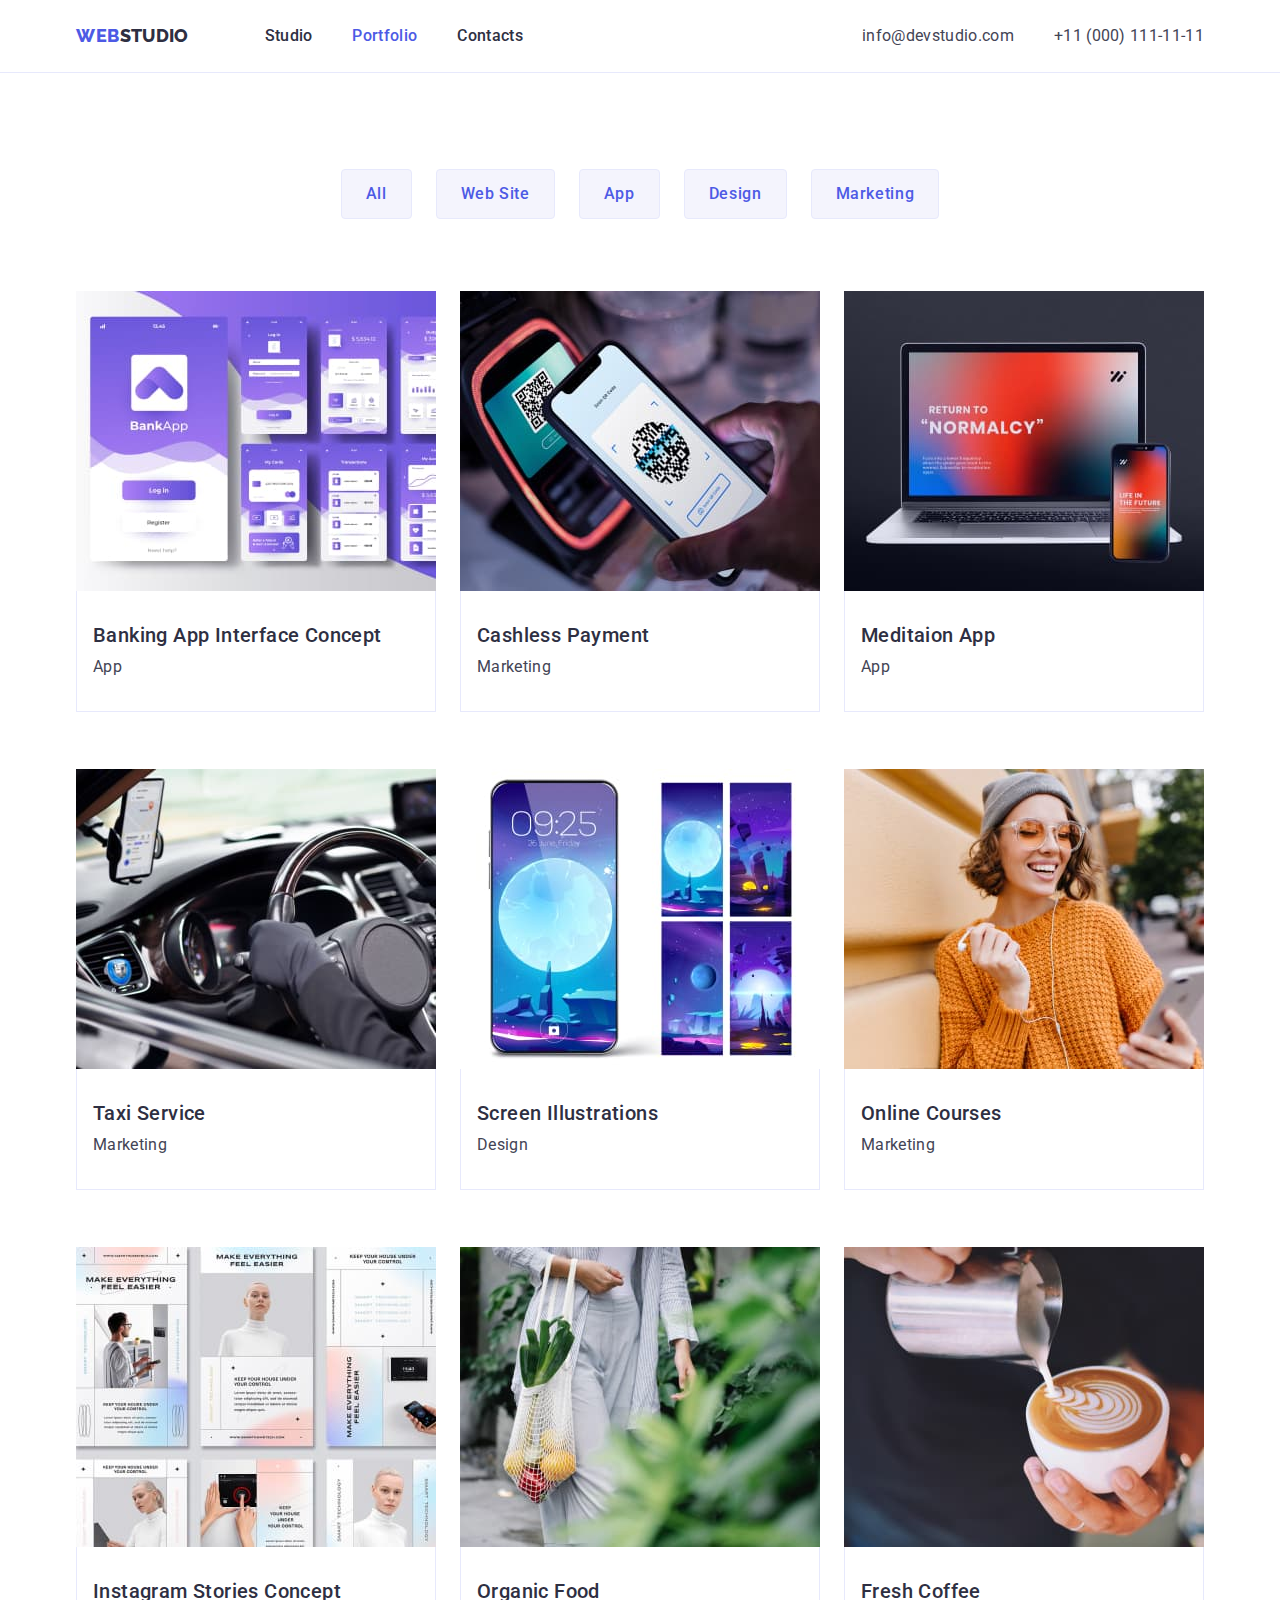
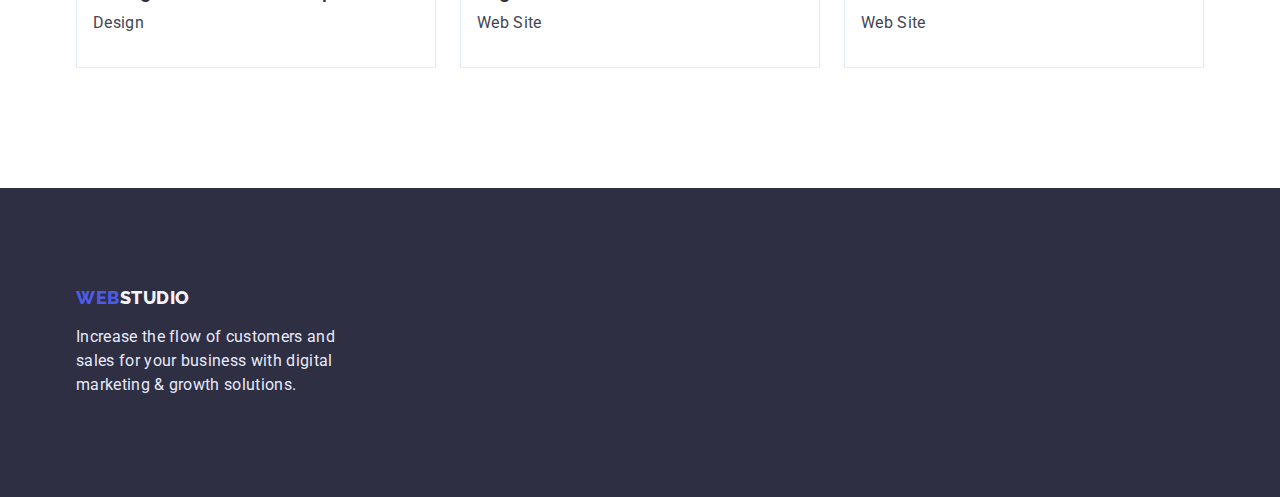
==== commit 4a931092: "update  hw03" ====
--- a/portfolio.html
+++ b/portfolio.html
@@ -157,7 +157,7 @@
     <footer class="footer">
         <div class="container">
             <a class="navi-logo-footer link" href="./index.html"><span class="navi-logo-2">Web</span>Studio</a>
-            <p class="footer-text">Increase the flow of customers and <br>sales for your business with digital<br> marketing &
+            <p class="footer-text">Increase the flow of customers and sales for your business with digital marketing &
                 growth solutions.</p>
         </div>
      </footer>
--- a/css/styles.css
+++ b/css/styles.css
@@ -95,7 +95,6 @@
 .page-header-container {
 display: flex;
 align-items: center;
-justify-content: space-between;
 }
 .header-navi {
         display: flex;
@@ -129,6 +128,7 @@
 }
 
 .adress {
+        margin-left: auto;
         
 }
 
@@ -136,7 +136,9 @@
         display: flex;
 }
 
-.header-item-adress {
+.header-item-adress:not(:last-child) {
+        margin-right: 40px;
+
 
 
 }
@@ -148,10 +150,7 @@
         font-size: 16px;
         line-height: 1.5;    
         letter-spacing: 0.02em;
-        color: var(--second-text-color);
-        margin-left: auto;
-        margin-right: 40px;
-        
+        color: var(--second-text-color);        
 }
 .contact-adress-link:hover, 
 .contact-adress-link:focus {
@@ -161,14 +160,15 @@
 /* -------------------------website list-------------------- */
 
 .main-section {
-
+padding-top: 96px;
+padding-bottom: 120px;
 }
 
 
 .main-section-list {
         display: flex;
         justify-content: center;
-        padding-bottom:72px ;
+        margin-bottom:72px ;
 
 
 }
@@ -248,13 +248,6 @@
         padding-bottom: 188px;
 }
 
-.hero-title-position{
-width: 496px;
-margin-left: auto;
-margin-right: auto;
-}
-
-
 
 .hero-title {
         font-weight: 700;
@@ -264,10 +257,12 @@
         text-align: center;
         color: var(--btn-text-color-active);
         margin-bottom: 48px;
-        
-        
-}
-
+        width: 496px;
+        margin-left: auto;
+        margin-right: auto;
+}
+        
+        
 .hero-button {
         padding-top: 16px;
         padding-bottom: 16px;
@@ -297,16 +292,14 @@
 /* ------------------------------SECTION 2 -------------------------- */
 
 
-.about {padding-top: 130px;
+.about {padding-top: 120px;
 }
 
 .features {}
 
 
 .features-list {
-        display: flex;
-        justify-content: space-between;
-      
+        display: flex;      
 }
 
 
@@ -316,7 +309,6 @@
 }
 .features-list-item{
         width: 264px;
-        height: 104px;
 }
 
 .about-title {
@@ -344,7 +336,6 @@
 
 
 .development {
-        padding-top: 110px;
 
 }
 
@@ -401,12 +392,9 @@
 
 }
 .team-containt-wrapper{
-        display: flex;
-        flex-direction: column;
-        justify-content: center;
-        align-items: center;
         padding-top: 32px;
         padding-bottom: 32px;
+        text-align: center;
         
 }
 
@@ -419,6 +407,7 @@
         line-height: 1.2;
         letter-spacing: 0.02em;
         color: var(--main-text-color);
+        margin-bottom: 8px;
 }
 
 .after-team-title {
@@ -436,6 +425,7 @@
 }
 
 .navi-logo-footer {
+        font-family: Raleway;
         display: inline-block;
         margin-bottom: 16px;
         font-weight: 800;
@@ -451,4 +441,5 @@
 line-height: 1.5;
 letter-spacing: 0.02em;
 color: #E7E9FC;
+width: 264px;
 }